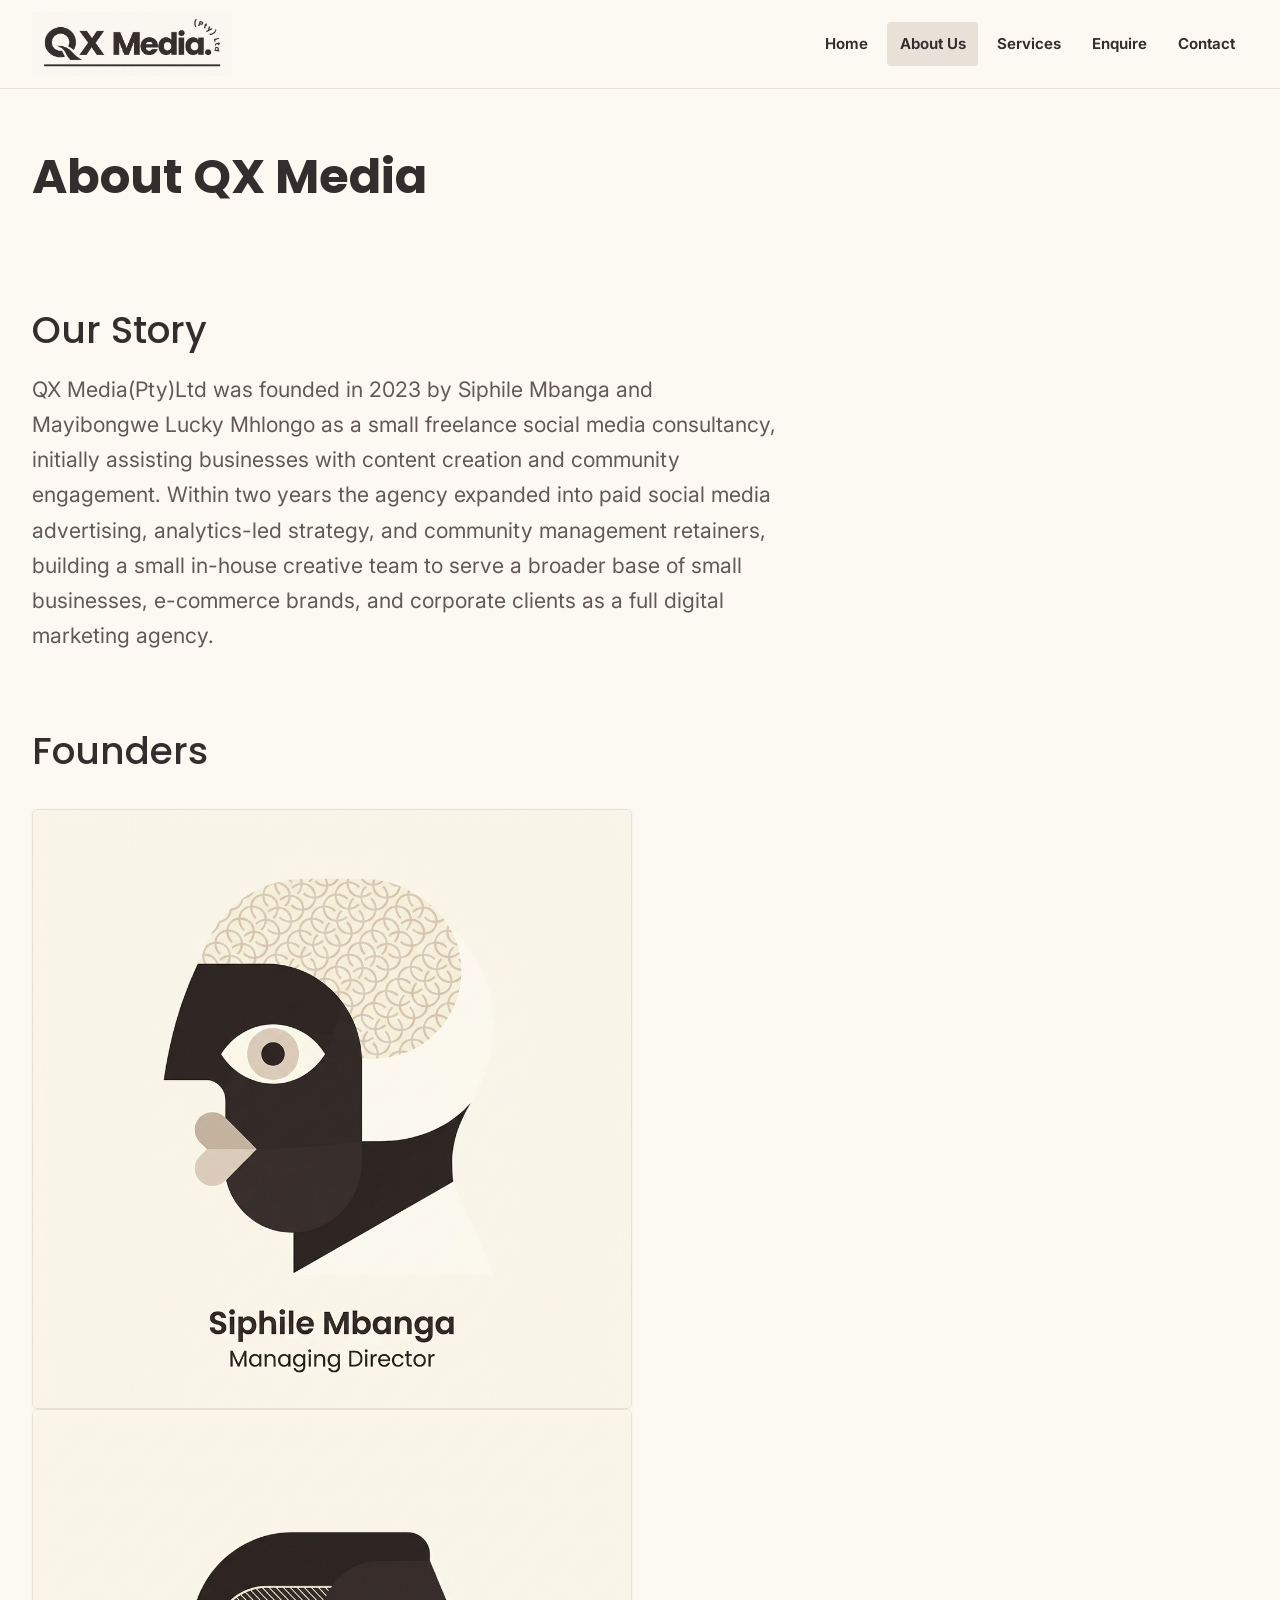
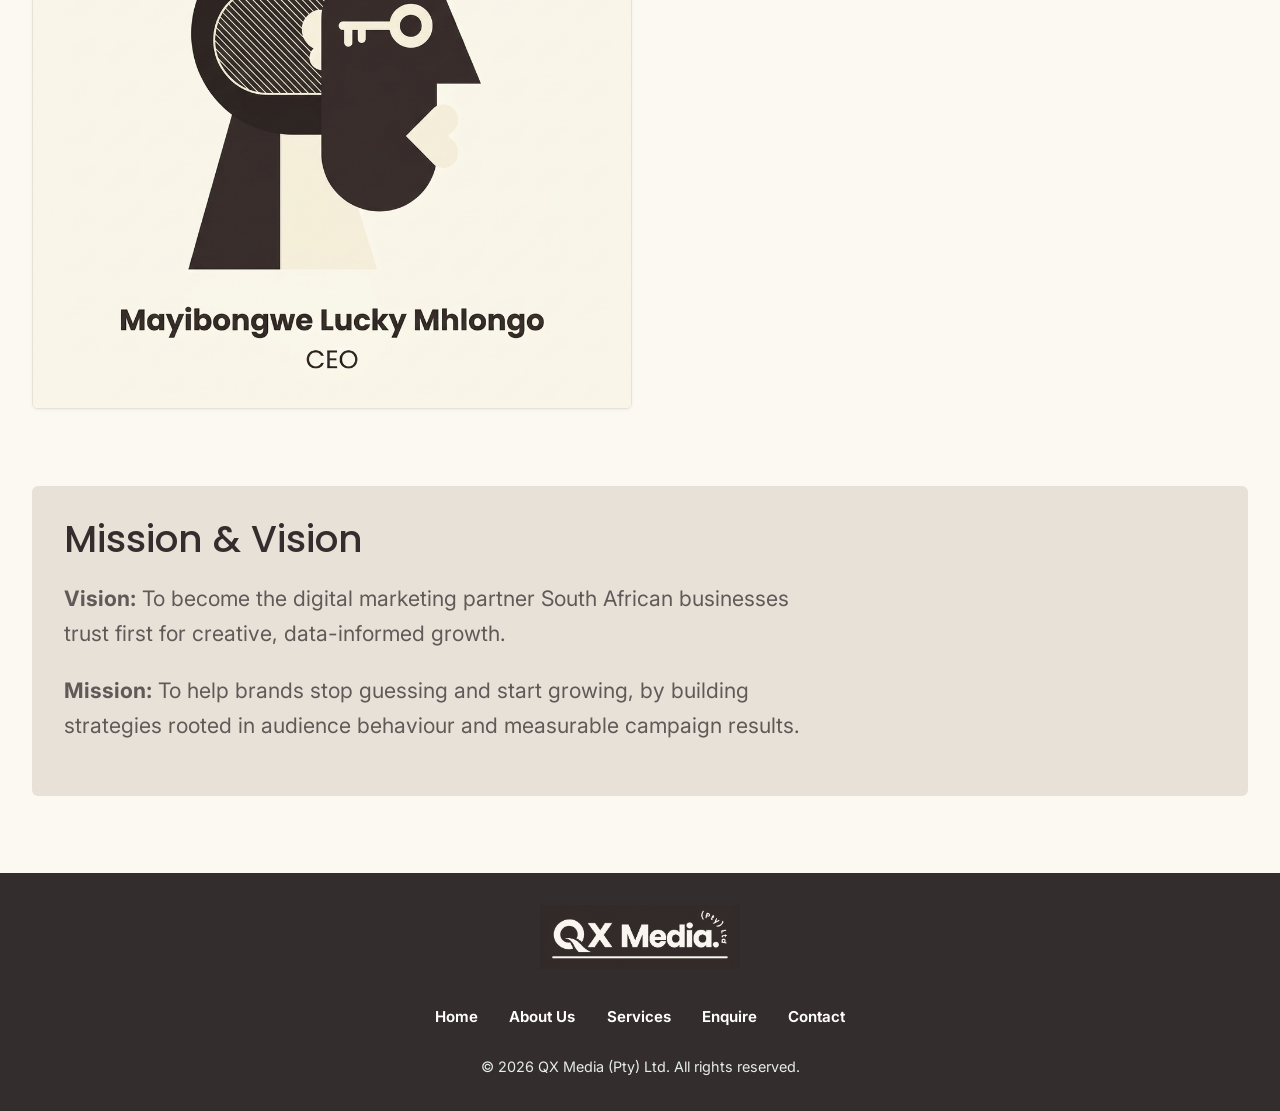
==== about.html @ 9222fe09 "made ammendments to sections and spacing" ====
<!DOCTYPE html>
<html lang="en">
<head>
    <meta charset="UTF-8">
    <meta http-equiv="X-UA-Compatible" content="IE=edge">
    <meta name="viewport" content="width=device-width, initial-scale=1.0">
     <meta name="description" content="Learn about QX Media's founder, history, mission, and vision as a South African digital marketing agency.">
    <title>About Us | QX Media</title>
    <link rel="stylesheet" href="css/main.css">
    <link rel="preconnect" href="https://fonts.googleapis.com">
    <link rel="preconnect" href="https://fonts.gstatic.com" crossorigin>
    <link href="https://fonts.googleapis.com/css2?family=Inter:wght@400;500;700&family=Poppins:wght@500;600;700;800&display=swap" rel="stylesheet">
</head>
<body>
  <header class="site-header">
    <a class="logo" href="index.html">
      <img src="images/qx-logo-dark-on-ivory.png" alt="QX Media (Pty) Ltd">
    </a>
    <nav>
      <ul>
        <li><a href="index.html">Home</a></li>
        <li><a href="about.html" class="current-page">About Us</a></li>
        <li><a href="services.html">Services</a></li>
        <li><a href="enquiry.html">Enquire</a></li>
        <li><a href="contact.html">Contact</a></li>
      </ul>
    </nav>
  </header>    

  <main>

    <section id="page-intro"  class="content-section">
      <h1>About QX Media</h1>
    </section>

        <section id="history"  class="content-section">
            <h2>Our Story</h2>
            <p>QX Media(Pty)Ltd was founded in 2023 by Siphile Mbanga and Mayibongwe Lucky Mhlongo as a small freelance social media consultancy, initially assisting businesses with content creation and community engagement. Within two years the agency expanded into paid social media advertising, analytics-led strategy, and community management retainers, building a small in-house creative team to serve a broader base of small businesses, e-commerce brands, and corporate clients as a full digital marketing agency. </p>
        </section>

<section id="founders"  class="content-section">
  <h2>Founders</h2>

  <div class="founder-grid">
    <article class="founder-bio">
      <img
        src="images/siphile-mbanga-founder.jpeg"
        width="1024"
        height="1024"
        loading="lazy"
        alt="Illustrated profile of Siphile Mbanga, Managing Director"
      >

    </article>

    <article class="founder-bio">
      <img
        src="images/mayibongwe-mhlongo-founder.jpeg"
        width="1024"
        height="1024"
        loading="lazy"
        alt="Illustrated profile of Mayibongwe Lucky Mhlongo, CEO"
      >
    </article>
  </div>
</section>
     
    <section id="mission-vision"  class="content-section">
        <h2>Mission & Vision</h2>
        <p><strong>Vision:</strong> To become the digital marketing partner South African businesses trust first
        for creative, data-informed growth.</p>
        <p><strong>Mission:</strong> To help brands stop guessing and start growing, by building strategies rooted
        in audience behaviour and measurable campaign results.</p>
    </section>
  </main>

    <footer>
    <a class="footer-logo" href="index.html">
      <img src="images/qx-logo-white-on-dark.png" alt="QX Media (Pty) Ltd">
    </a>
    <nav>
      <ul>
        <li><a href="index.html">Home</a></li>
        <li><a href="about.html">About Us</a></li>
        <li><a href="services.html">Services</a></li>
        <li><a href="enquiry.html">Enquire</a></li>
        <li><a href="contact.html">Contact</a></li>
      </ul>
    </nav>
    <p>&copy; 2026 QX Media (Pty) Ltd. All rights reserved.</p>
  </footer>


</body>
</html>
---- css/main.css ----
:root {
  color-scheme: light;
  --deep-brown: #342d2d;
  --warm-ivory: #fcf9f2;
  --soft-taupe: #e8e1d8;
  --muted-brown: #625858;
  --pure-white: #ffffff;
  --ink: var(--deep-brown);
  --muted: var(--muted-brown);
  --paper: var(--warm-ivory);
  --white: var(--pure-white);
  --line: var(--soft-taupe);
  --content-width: 76rem;
  font-family: Inter, "Segoe UI", Arial, sans-serif;
  color: var(--ink);
  background: var(--paper);
  font-synthesis: none;
  text-rendering: optimizeLegibility;
}

*,
*::before,
*::after {
  box-sizing: border-box;
}

html {
  scroll-behavior: smooth;
}

body {
  min-width: 320px;
  margin: 0;
  font-size: 1.333rem;
  line-height: 1.65;
}

img,
picture {
  display: block;
  max-width: 100%;
}

img {
  height: auto;
}

a {
  color: var(--muted-brown);
  text-underline-offset: 0.2em;
}

a:hover {
  color: var(--ink);
}

a:focus-visible,
button:focus-visible,
input:focus-visible,
select:focus-visible,
textarea:focus-visible {
  outline: 3px solid var(--deep-brown);
  outline-offset: 3px;
}

h1,
h2,
h3,
p {
  margin-top: 0;
}

h1,
h2,
h3 {
  font-family: Poppins, "Segoe UI", Arial, sans-serif;
  color: var(--ink);
  line-height: 1.15;
}

h1 {
  max-width: 13ch;
  margin-bottom: 1rem;
  font-size: 3rem;
  font-weight: 700;
}

h2 {
  margin-bottom: 1.25rem;
  font-size: 2.333rem;
  font-weight: 500;
}

h3 {
  margin-bottom: 0.65rem;
  font-size: 1.667rem;
  font-weight: 500;
}

.site-header {
  display: flex;
  min-height: 5.25rem;
  align-items: center;
  justify-content: space-between;
  gap: 1.5rem;
  padding: 0.75rem max(1.25rem, calc((100vw - var(--content-width)) / 2));
  background: var(--paper);
  border-bottom: 1px solid var(--line);
}

.logo {
  display: block;
  width: 12.5rem;
  height: 4rem;
  overflow: hidden;
}

.logo img,
.footer-logo img {
  width: 100%;
  height: 100%;
  object-fit: cover;
  object-position: center;
}

.footer-logo {
  display: inline-block;
  width: 12.5rem;
  height: 4rem;
  margin-bottom: 1rem;
  overflow: hidden;
}

nav ul {
  display: flex;
  flex-wrap: wrap;
  align-items: center;
  gap: 0.35rem;
  margin: 0;
  padding: 0;
  list-style: none;
}

nav a {
  display: inline-flex;
  min-height: 2.75rem;
  align-items: center;
  padding: 0.5rem 0.8rem;
  border-radius: 4px;
  color: var(--ink);
  font-size: 0.94rem;
  font-weight: 650;
  text-decoration: none;
}

nav a:hover,
nav a:focus-visible,
nav a.current-page {
  background: var(--soft-taupe);
  color: var(--ink);
}

main {
  width: min(100% - 2.5rem, var(--content-width));
  margin-inline: auto;
}

.hero {
  display: grid;
  width: 100vw;
  grid-template-columns: minmax(0, 1.05fr) minmax(19rem, 0.95fr);
  align-items: center;
  gap: clamp(2rem, 5vw, 5rem);
  margin-left: calc(50% - 50vw);
  padding: clamp(3.5rem, 7vw, 6.5rem) max(1.25rem, calc((100vw - var(--content-width)) / 2));
  background: var(--deep-brown);
  color: var(--white);
}

.hero-copy {
  width: min(100%, 38rem);
  justify-self: end;
}

.hero h1,
.hero h2 {
  color: var(--white);
}

.hero h1 {
  font-size: 3rem;
}

.hero-copy > p:not(.eyebrow) {
  max-width: 39rem;
  margin-bottom: 1.75rem;
  color: var(--white);
  font-size: 1.1rem;
}

.eyebrow {
  margin-bottom: 0.8rem;
  color: var(--soft-taupe);
  font-size: 0.8rem;
  font-weight: 700;
  text-transform: uppercase;
}

.hero-image {
  width: min(100%, 37rem);
  justify-self: start;
}

.hero-image img {
  width: 100%;
  aspect-ratio: 1.25;
  border: 5px solid rgb(255 255 255 / 35%);
  border-radius: 6px;
  object-fit: cover;
}

.cta-button,
button[type="submit"] {
  display: inline-flex;
  min-height: 3rem;
  align-items: center;
  justify-content: center;
  padding: 0.7rem 1.15rem;
  border: 2px solid var(--deep-brown);
  border-radius: 4px;
  background: var(--deep-brown);
  color: var(--white);
  font-family: Poppins, "Segoe UI", Arial, sans-serif;
  font-size: 1rem;
  font-weight: 750;
  text-decoration: none;
  cursor: pointer;
}

.cta-button:hover,
button[type="submit"]:hover {
  border-color: var(--soft-taupe);
  background: var(--soft-taupe);
  color: var(--ink);
}

.cta-button:active,
button[type="submit"]:active {
  transform: translateY(1px);
}

.content-section,
#founders,
#locations,
#enquiry-form,
#contact-form {
  margin-block: clamp(3rem, 6vw, 5.25rem);
}

.content-section > p,
#page-intro > p {
  max-width: 47rem;
  color: var(--muted);
}

#how-it-works,
#service-highlights,
#results,
#founders,
#locations {
  display: grid;
  grid-template-columns: repeat(3, minmax(0, 1fr));
  gap: 1rem;
}

#how-it-works > h2,
#service-highlights > h2,
#results > h2,
#founders > h2 {
  grid-column: 1 / -1;
}

.step,
.service-card,
.stat-card,
.founder-bio,
.service-detail,
.location-card {
  min-width: 0;
  padding: 1.4rem;
  border: 1px solid var(--line);
  border-radius: 6px;
  background: var(--white);
  box-shadow: 0 1px 3px rgb(24 45 50 / 6%);
}

.step::before {
  display: block;
  width: 2rem;
  height: 0.25rem;
  margin-bottom: 1.1rem;
  background: var(--deep-brown);
  content: "";
}

.service-card {
  border-top: 3px solid var(--soft-taupe);
}

#service-highlights > a {
  grid-column: 1 / -1;
  justify-self: start;
  font-weight: 700;
}

#results {
  padding: 2rem;
  border-radius: 6px;
  background: var(--soft-taupe);
}

.stat-card {
  border-color: transparent;
  background: transparent;
}

.stat-number {
  margin-bottom: 0.25rem;
  color: var(--muted-brown);
  font-size: 2.5rem;
  font-weight: 800;
  line-height: 1;
}

#why-qx-media {
  padding: clamp(1.5rem, 4vw, 3rem);
  border-left: 5px solid var(--deep-brown);
  background: var(--white);
}

#page-intro {
  margin-block: 3rem 2rem;
  padding-block: 0.75rem;
}

#page-intro h1 {
  font-size: 3rem;
}

#founders {
  grid-template-columns: repeat(2, minmax(0, 1fr));
}

.founder-bio {
  overflow: hidden;
  padding: 0;
}

.founder-bio img {
  width: 100%;
  aspect-ratio: 1;
  object-fit: cover;
}

#mission-vision {
  padding: 2rem;
  border-radius: 6px;
  background: var(--soft-taupe);
}

.service-detail {
  display: grid;
  grid-template-columns: minmax(0, 0.85fr) minmax(0, 1.15fr);
  align-items: center;
  gap: clamp(1.25rem, 3vw, 2.5rem);
  margin-block: 1rem;
}

.service-detail:nth-of-type(even) .service-image {
  order: 2;
}

.service-image {
  min-width: 0;
  margin: 0;
}

.service-image img {
  width: 100%;
  aspect-ratio: 4 / 3;
  border-radius: 4px;
  object-fit: cover;
}

.service-copy {
  min-width: 0;
}

.service-detail h2,
.location-card h2 {
  font-size: 1.667rem;
}

.service-detail > a {
  display: inline-block;
  margin-top: 0.5rem;
  font-weight: 700;
}

.package-tiers {
  padding-left: 1.2rem;
  color: var(--muted);
}

.package-tiers li + li {
  margin-top: 0.7rem;
}

#locations {
  grid-template-columns: repeat(2, minmax(0, 1fr));
}

.location-card address {
  color: var(--muted);
  font-style: normal;
}

#enquiry-form,
#contact-form {
  max-width: 48rem;
  padding: clamp(1.25rem, 4vw, 2.5rem);
  border: 1px solid var(--line);
  border-radius: 6px;
  background: var(--white);
}

form {
  display: grid;
  grid-template-columns: repeat(2, minmax(0, 1fr));
  gap: 0.55rem 1rem;
}

form label,
form input,
form select,
form textarea,
form button {
  min-width: 0;
  grid-column: 1 / -1;
}

form label {
  margin-top: 0.55rem;
  font-size: 0.94rem;
  font-weight: 700;
}

form input,
form select,
form textarea {
  width: 100%;
  min-height: 2.9rem;
  padding: 0.7rem 0.8rem;
  border: 1px solid #aab9b3;
  border-radius: 4px;
  background: var(--white);
  color: var(--ink);
  font: inherit;
}

form textarea {
  min-height: 9rem;
  resize: vertical;
}

form button[type="submit"] {
  justify-self: start;
  margin-top: 0.75rem;
}

footer {
  margin-top: 4rem;
  padding: 2rem max(1.25rem, calc((100vw - var(--content-width)) / 2));
  background: var(--ink);
  color: #e6ece8;
  text-align: center;
}

footer nav ul {
  justify-content: center;
  margin-bottom: 1rem;
}

footer nav a {
  color: var(--white);
}

footer nav a:hover,
footer nav a:focus-visible {
  background: var(--muted-brown);
  color: var(--white);
}

footer p {
  margin-bottom: 0;
  font-size: 0.9rem;
}

@media (max-width: 68rem) {
  h1 {
    font-size: 2.8rem;
  }

  .hero h1 {
    font-size: 3.1rem;
  }

  #how-it-works,
  #service-highlights {
    grid-template-columns: repeat(2, minmax(0, 1fr));
  }
}

@media (max-width: 48rem) {
  .site-header {
    align-items: flex-start;
    flex-direction: column;
    gap: 0.65rem;
    padding-block: 1rem;
  }

  .site-header nav {
    width: 100%;
  }

  .logo,
  .footer-logo {
    width: 11rem;
    height: 3.5rem;
  }

  .site-header nav ul {
    gap: 0.15rem;
  }

  .site-header nav a {
    padding-inline: 0.6rem;
  }

    .hero {
    grid-template-columns: minmax(0, 1fr);
    gap: 2rem;
    padding-inline: 1.25rem;
  }

  .hero-copy,
  .hero-image {
    width: min(100%, 42rem);
    justify-self: center;
  }

  .service-detail {
    grid-template-columns: minmax(0, 1fr);
  }

  .service-detail:nth-of-type(even) .service-image {
    order: 0;
  }

    .service-image img {
    aspect-ratio: 16 / 9;
  }

  .hero h1 {
    font-size: 2.8rem;
  }

  #results {
    grid-template-columns: repeat(3, minmax(0, 1fr));
    padding: 1.25rem;
  }

  .stat-card {
    padding: 0.75rem 0.25rem;
  }

    .stat-number {
    font-size: 2rem;
  }
}

@media (max-width: 36rem) {
  body {
    font-size: 1.1rem;
  }

  main {
    width: min(100% - 2rem, var(--content-width));
  }

  h1,
  .hero h1,
  #page-intro h1 {
    font-size: 2.35rem;
  }

  h2 {
    font-size: 1.7rem;
  }

  .site-header {
    padding-inline: 1rem;
  }

    .site-header nav a {
    min-height: 2.5rem;
    padding-inline: 0.45rem;
    font-size: 0.88rem;
  }

  .hero {
    padding-inline: 1rem;
  }

  #how-it-works,
  #service-highlights,
  #results,
  #founders,
  #locations {
    grid-template-columns: minmax(0, 1fr);
  }

  #results {
    gap: 0.25rem;
  }

    .stat-card {
    display: flex;
    align-items: baseline;
    gap: 0.8rem;
  }

  .stat-card p:last-child {
    margin-bottom: 0;
  }

  #mission-vision {
    padding: 1.25rem;
  }

    #enquiry-form,
  #contact-form {
    padding: 1.1rem;
  }

  footer nav ul {
    gap: 0.1rem;
  }

  footer nav a {
    padding-inline: 0.45rem;
    font-size: 0.88rem;
  }
}

@media (prefers-reduced-motion: reduce) {
  html {
    scroll-behavior: auto;
  }
}
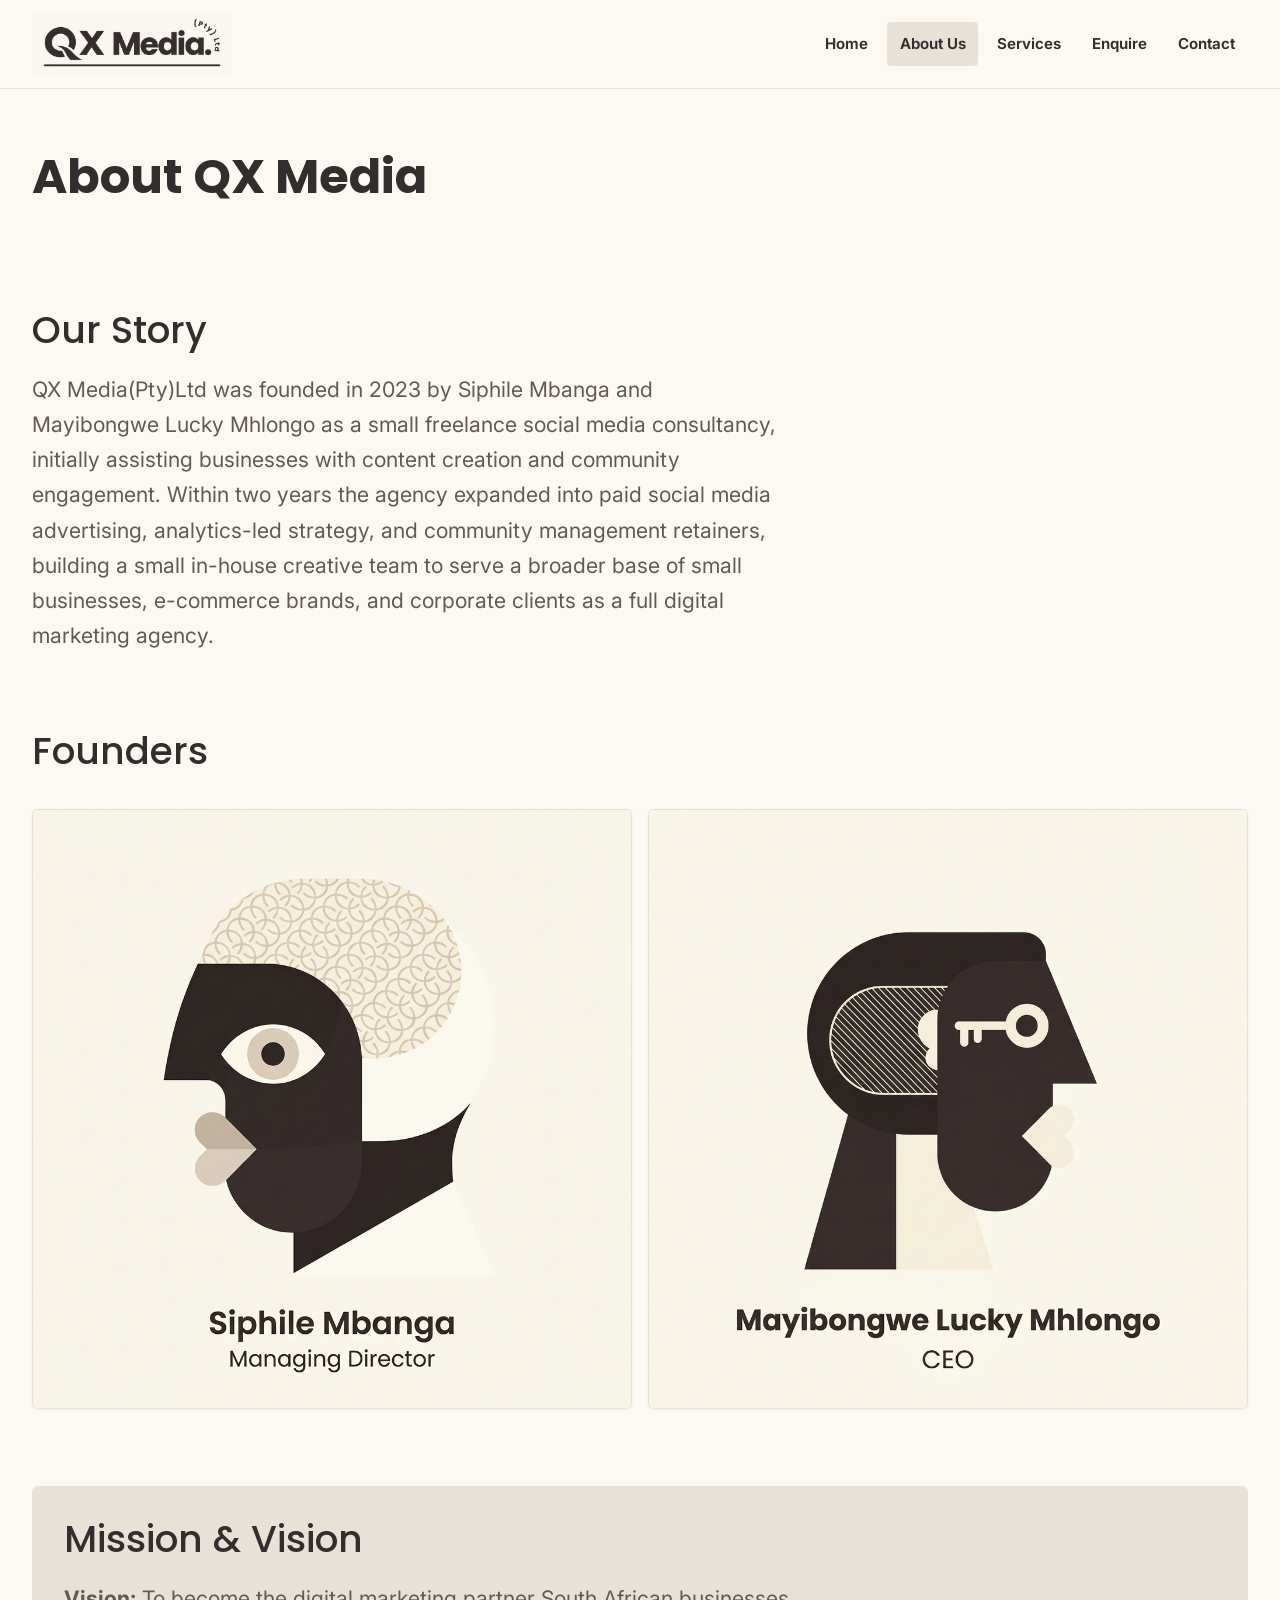
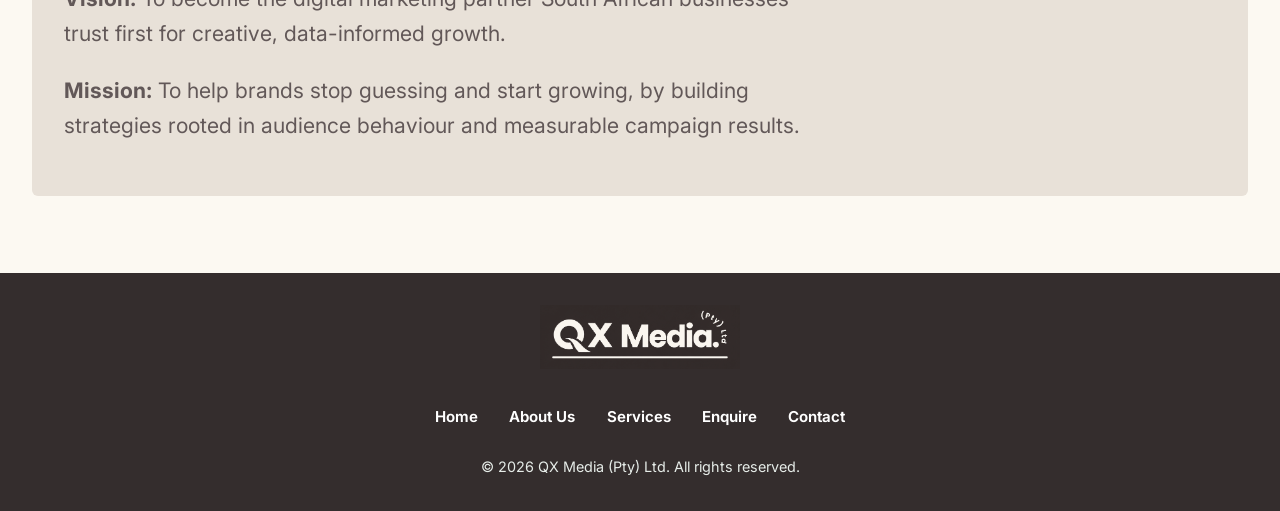
==== commit bfd36088: "Fixed founder profile coards layout" ====
--- a/about.html
+++ b/about.html
@@ -41,7 +41,7 @@
 <section id="founders"  class="content-section">
   <h2>Founders</h2>
 
-  <div class="founder-grid">
+  
     <article class="founder-bio">
       <img
         src="images/siphile-mbanga-founder.jpeg"
@@ -50,7 +50,6 @@
         loading="lazy"
         alt="Illustrated profile of Siphile Mbanga, Managing Director"
       >
-
     </article>
 
     <article class="founder-bio">
@@ -62,7 +61,6 @@
         alt="Illustrated profile of Mayibongwe Lucky Mhlongo, CEO"
       >
     </article>
-  </div>
 </section>
      
     <section id="mission-vision"  class="content-section">
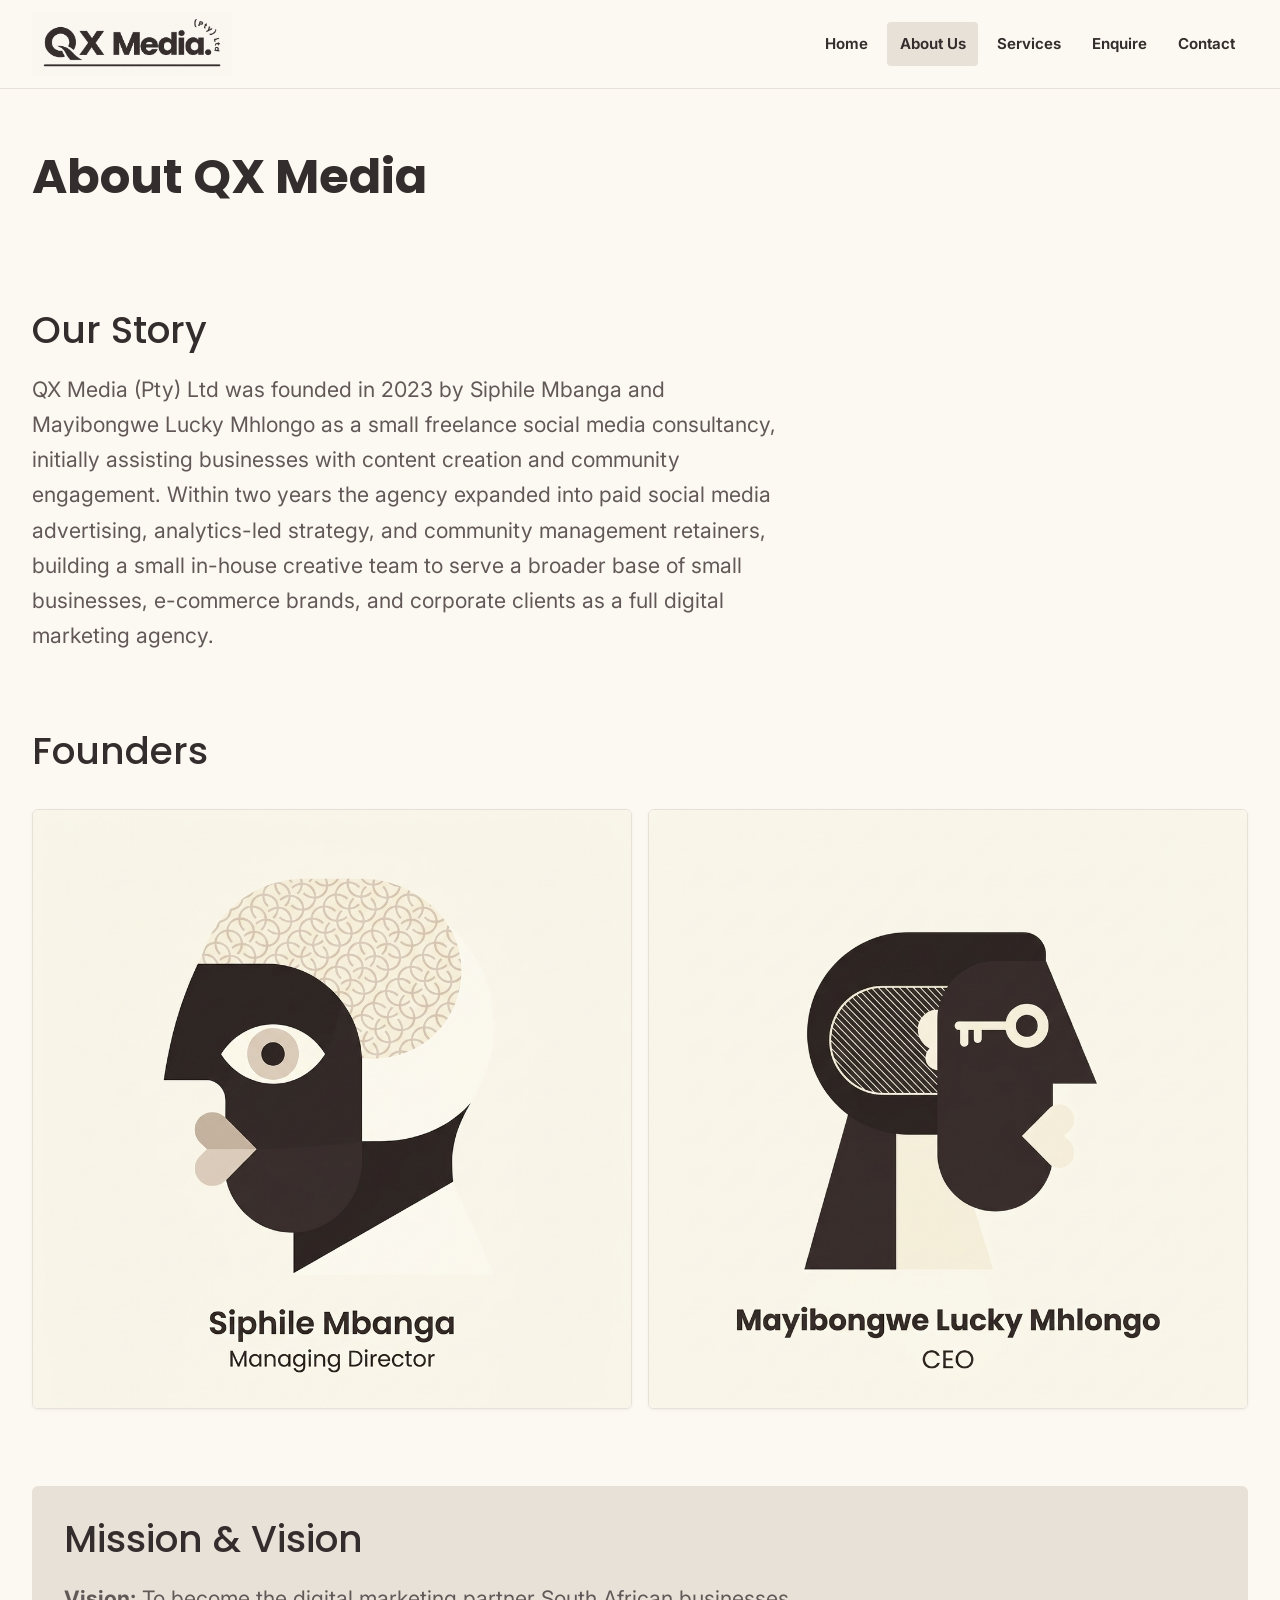
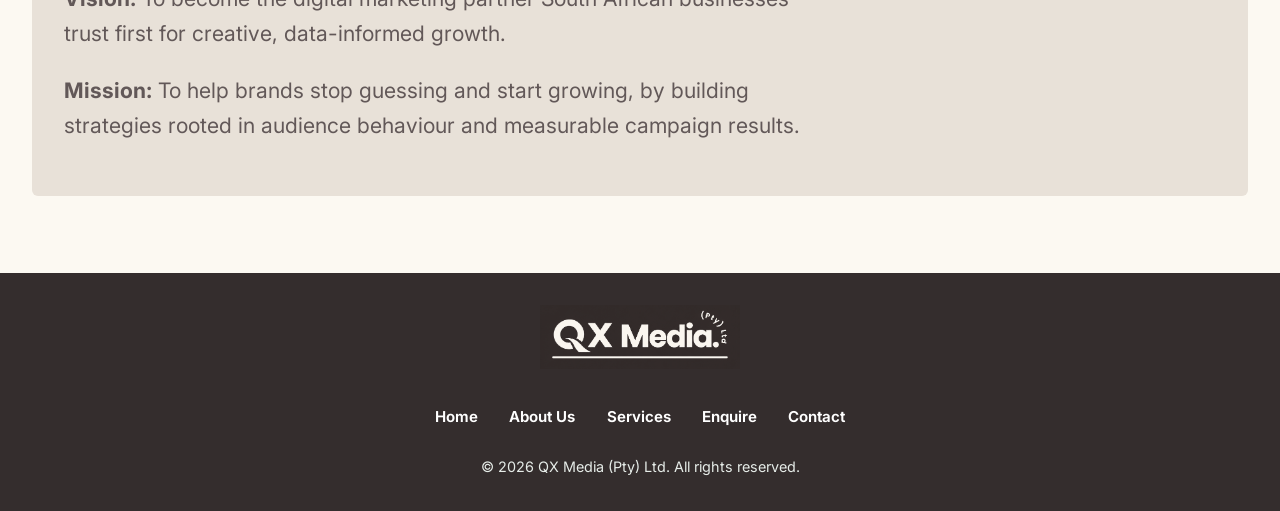
==== commit 86619826: "Corrected some typing errors" ====
--- a/about.html
+++ b/about.html
@@ -35,7 +35,7 @@
 
         <section id="history"  class="content-section">
             <h2>Our Story</h2>
-            <p>QX Media(Pty)Ltd was founded in 2023 by Siphile Mbanga and Mayibongwe Lucky Mhlongo as a small freelance social media consultancy, initially assisting businesses with content creation and community engagement. Within two years the agency expanded into paid social media advertising, analytics-led strategy, and community management retainers, building a small in-house creative team to serve a broader base of small businesses, e-commerce brands, and corporate clients as a full digital marketing agency. </p>
+            <p>QX Media (Pty) Ltd was founded in 2023 by Siphile Mbanga and Mayibongwe Lucky Mhlongo as a small freelance social media consultancy, initially assisting businesses with content creation and community engagement. Within two years the agency expanded into paid social media advertising, analytics-led strategy, and community management retainers, building a small in-house creative team to serve a broader base of small businesses, e-commerce brands, and corporate clients as a full digital marketing agency. </p>
         </section>
 
 <section id="founders"  class="content-section">
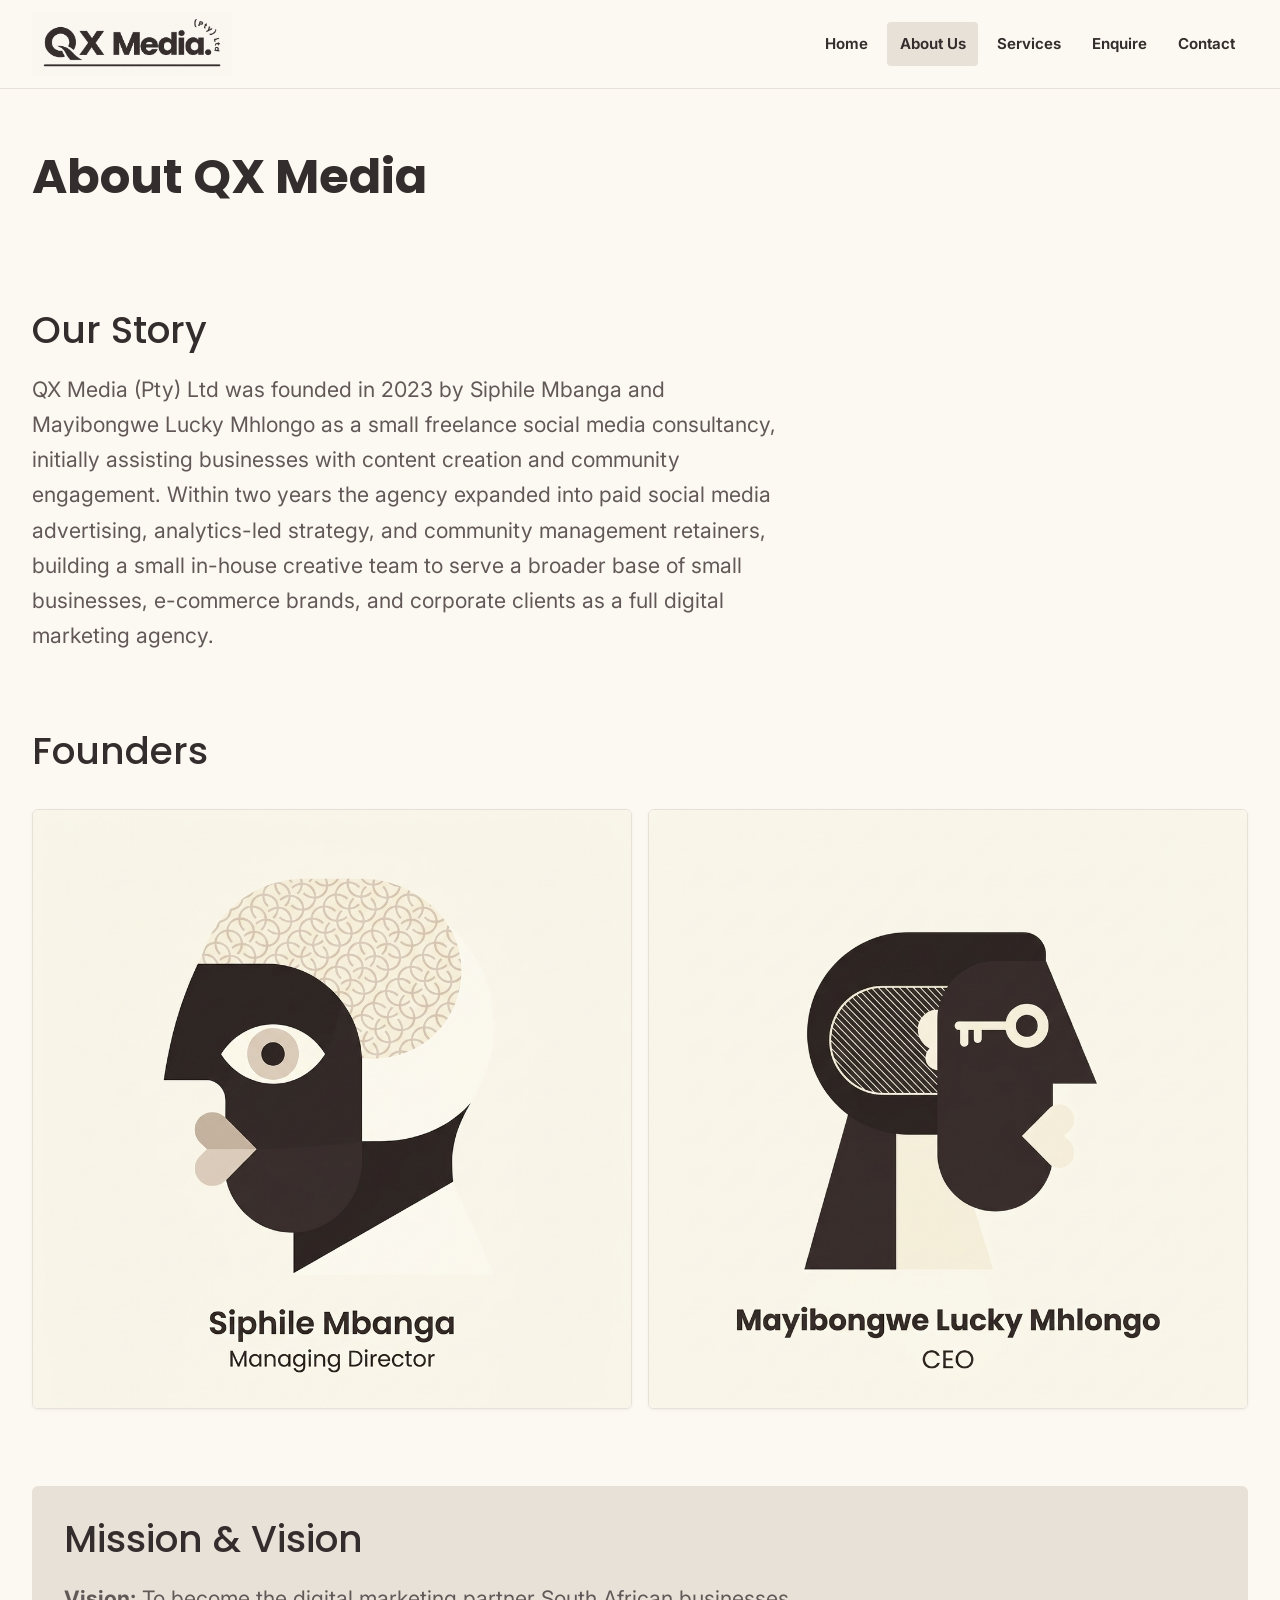
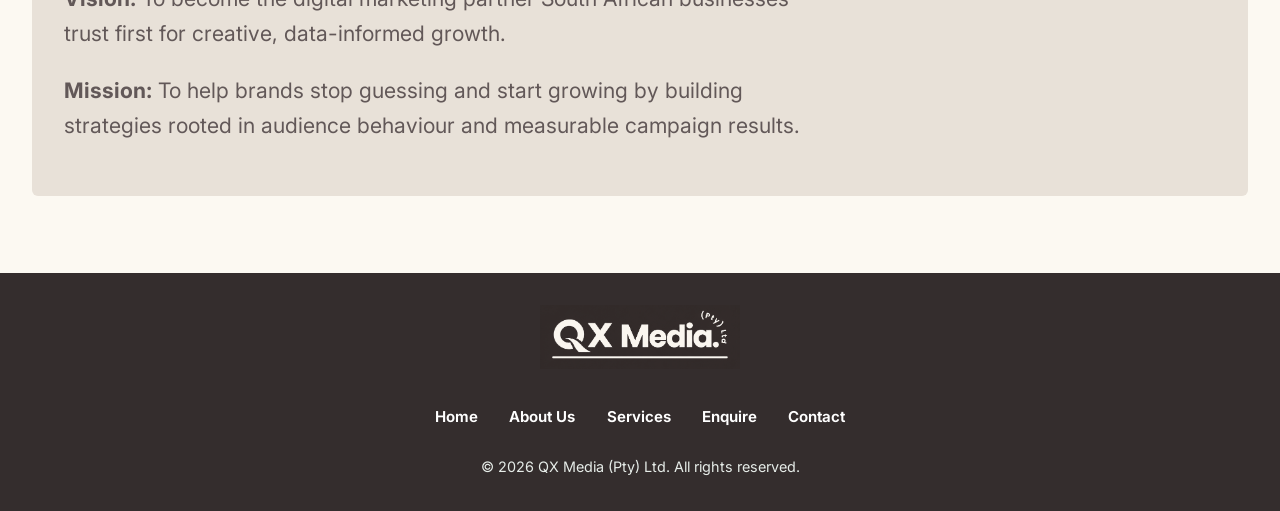
==== commit 49aee116: "Fixed grammatical errors" ====
--- a/about.html
+++ b/about.html
@@ -67,7 +67,7 @@
         <h2>Mission & Vision</h2>
         <p><strong>Vision:</strong> To become the digital marketing partner South African businesses trust first
         for creative, data-informed growth.</p>
-        <p><strong>Mission:</strong> To help brands stop guessing and start growing, by building strategies rooted
+        <p><strong>Mission:</strong> To help brands stop guessing and start growing by building strategies rooted
         in audience behaviour and measurable campaign results.</p>
     </section>
   </main>
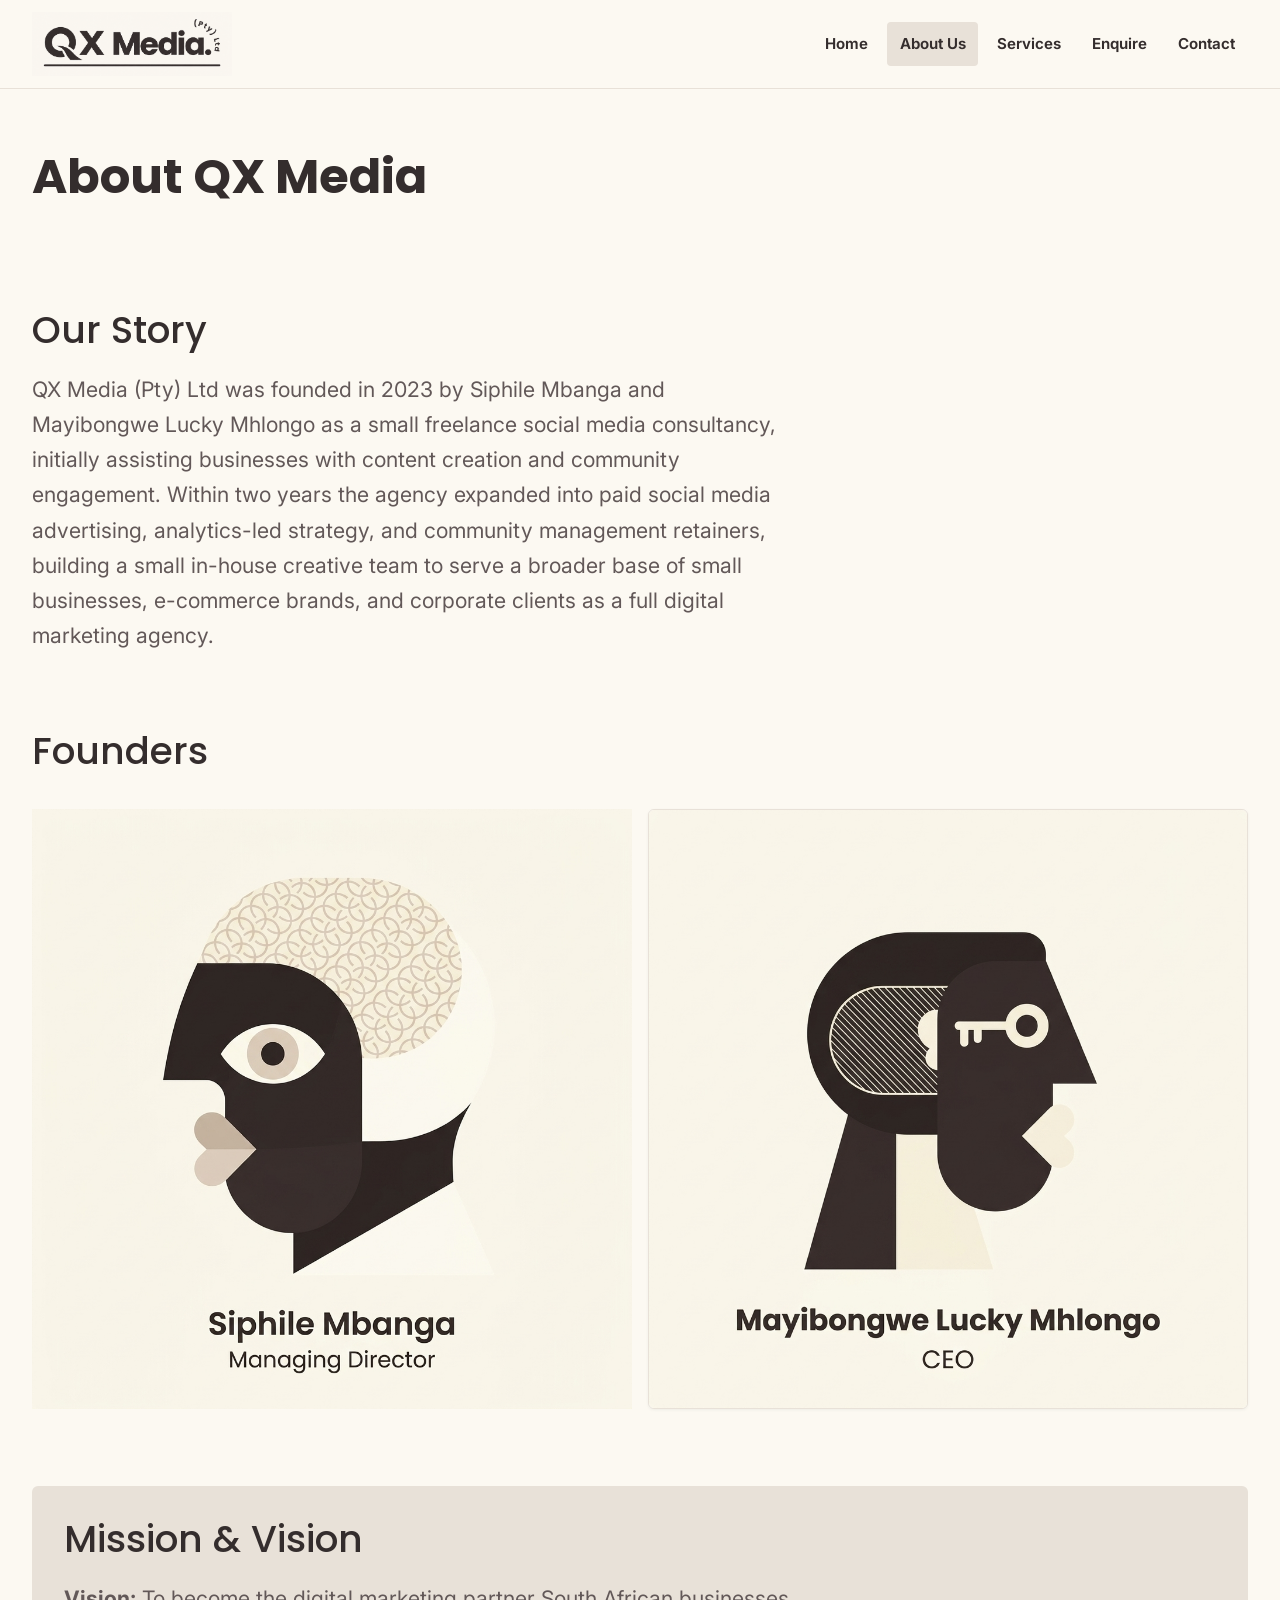
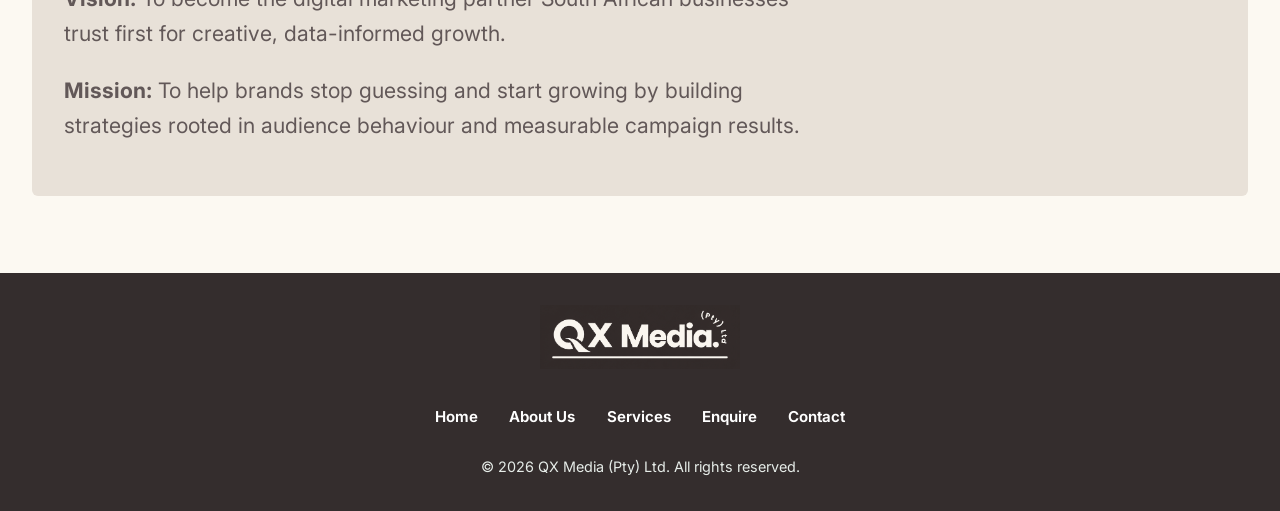
==== commit 789eafa7: "Add founder portrait lightbox" ====
--- a/about.html
+++ b/about.html
@@ -42,24 +42,23 @@
   <h2>Founders</h2>
 
   
-    <article class="founder-bio">
-      <img
-        src="images/siphile-mbanga-founder.jpeg"
-        width="1024"
-        height="1024"
-        loading="lazy"
-        alt="Illustrated profile of Siphile Mbanga, Managing Director"
-      >
+    <button class="gallery-trigger" type="button"
+      data-gallery-image="images/siphile-mbanga-founder.jpeg"
+      data-gallery-alt="Illustrated profile of Siphile Mbanga, Managing Director"
+      aria-label="View larger portrait of Siphile Mbanga">
+      <img src="images/siphile-mbanga-founder.jpeg" width="1024" height="1024"
+      loading="lazy" alt="Illustrated profile of Siphile Mbanga, Managing Director">
+    </button>
     </article>
 
     <article class="founder-bio">
-      <img
-        src="images/mayibongwe-mhlongo-founder.jpeg"
-        width="1024"
-        height="1024"
-        loading="lazy"
-        alt="Illustrated profile of Mayibongwe Lucky Mhlongo, CEO"
-      >
+      <button class="gallery-trigger" type="button"
+        data-gallery-image="images/mayibongwe-mhlongo-founder.jpeg"
+        data-gallery-alt="Illustrated profile of Mayibongwe Lucky Mhlongo, CEO"
+        aria-label="View larger portrait of Mayibongwe Lucky Mhlongo">
+        <img src="images/mayibongwe-mhlongo-founder.jpeg" width="1024" height="1024"
+          loading="lazy" alt="Illustrated profile of Mayibongwe Lucky Mhlongo, CEO">
+      </button>
     </article>
 </section>
      
@@ -88,6 +87,12 @@
     <p>&copy; 2026 QX Media (Pty) Ltd. All rights reserved.</p>
   </footer>
 
-
+  <dialog class="lightbox" id="founderLightbox" aria-label="Founder portrait viewer">
+    <button class="lightbox-close" type="button" aria-label="Close enlarged portrait">
+      Close
+    </button>
+    <img id="lightboxImage" src="" alt="">
+  </dialog>
+  <script src="js/app.js" defer></script>
 </body>
 </html>
--- a/css/main.css
+++ b/css/main.css
@@ -249,6 +249,19 @@
   transform: translateY(1px);
 }
 
+.hero .cta-button {
+  color: var(--deep-brown);
+  background: var(--warm-ivory);
+  border-color: var(--warm-ivory);
+  border-radius: 2px;
+}
+
+.hero .cta-button:hover {
+  color: var(--deep-brown);
+  background: var(--soft-taupe);
+  border-color: var(--soft-taupe);
+}
+
 .content-section,
 #founders,
 #locations,
@@ -362,6 +375,69 @@
   object-fit: cover;
 }
 
+.gallery-trigger {
+  display: block;
+  width: 100%;
+  padding: 0;
+  overflow: hidden;
+  border: 0;
+  background: transparent;
+  cursor: zoom-in;
+}
+
+.gallery-trigger img {
+  transition: transform 180ms ease;
+}
+
+.gallery-trigger:hover img {
+  transform: scale(1.025);
+}
+
+.founder-bio h3,
+.founder-bio p {
+  margin: 0.75rem 1rem 0;
+  text-align: center;
+}
+
+.founder-bio p {
+  margin-top: 0.15rem;
+  margin-bottom: 1rem;
+}
+
+.lightbox {
+  width: min(90vw, 50rem);
+  max-width: none;
+  max-height: 90vh;
+  padding: 1rem;
+  border: 1px solid var(--line);
+  border-radius: 6px;
+  background: var(--paper);
+  color: var(--ink);
+}
+
+.lightbox::backdrop {
+  background: rgb(20 16 16 / 78%);
+}
+
+.lightbox img {
+  width: 100%;
+  max-height: calc(90vh - 5rem);
+  object-fit: contain;
+}
+
+.lightbox-close {
+  display: block;
+  min-height: 2.75rem;
+  margin: 0 0 0.75rem auto;
+  padding: 0.45rem 0.8rem;
+  border: 1px solid var(--line);
+  border-radius: 4px;
+  background: var(--white);
+  color: var(--ink);
+  font: inherit;
+  cursor: pointer;
+}
+
 #mission-vision {
   padding: 2rem;
   border-radius: 6px;
@@ -423,6 +499,43 @@
 .location-card address {
   color: var(--muted);
   font-style: normal;
+}
+
+.service-search {
+  margin-block: 2rem;
+  padding: 1.25rem;
+  border: 1px solid var(--line);
+  border-radius: 6px;
+  background: var(--white);
+}
+
+.service-search h2 {
+  margin-bottom: 0.75rem;
+  font-size: 1.45rem;
+}
+
+.service-search label {
+  display: block;
+  margin-bottom: 0.4rem;
+  font-weight: 700;
+}
+
+.service-search input {
+  width: min(100%, 34rem);
+  min-height: 2.9rem;
+  padding: 0.7rem 0.8rem;
+  border: 1px solid #aab9b3;
+  border-radius: 4px;
+  font: inherit;
+}
+
+#serviceSearchStatus {
+  margin-top: 0.65rem;
+  color: var(--muted);
+}
+
+.service-detail[hidden] {
+  display: none !important;
 }
 
 #enquiry-form,
@@ -667,4 +780,5 @@
   html {
     scroll-behavior: auto;
   }
+
 }
